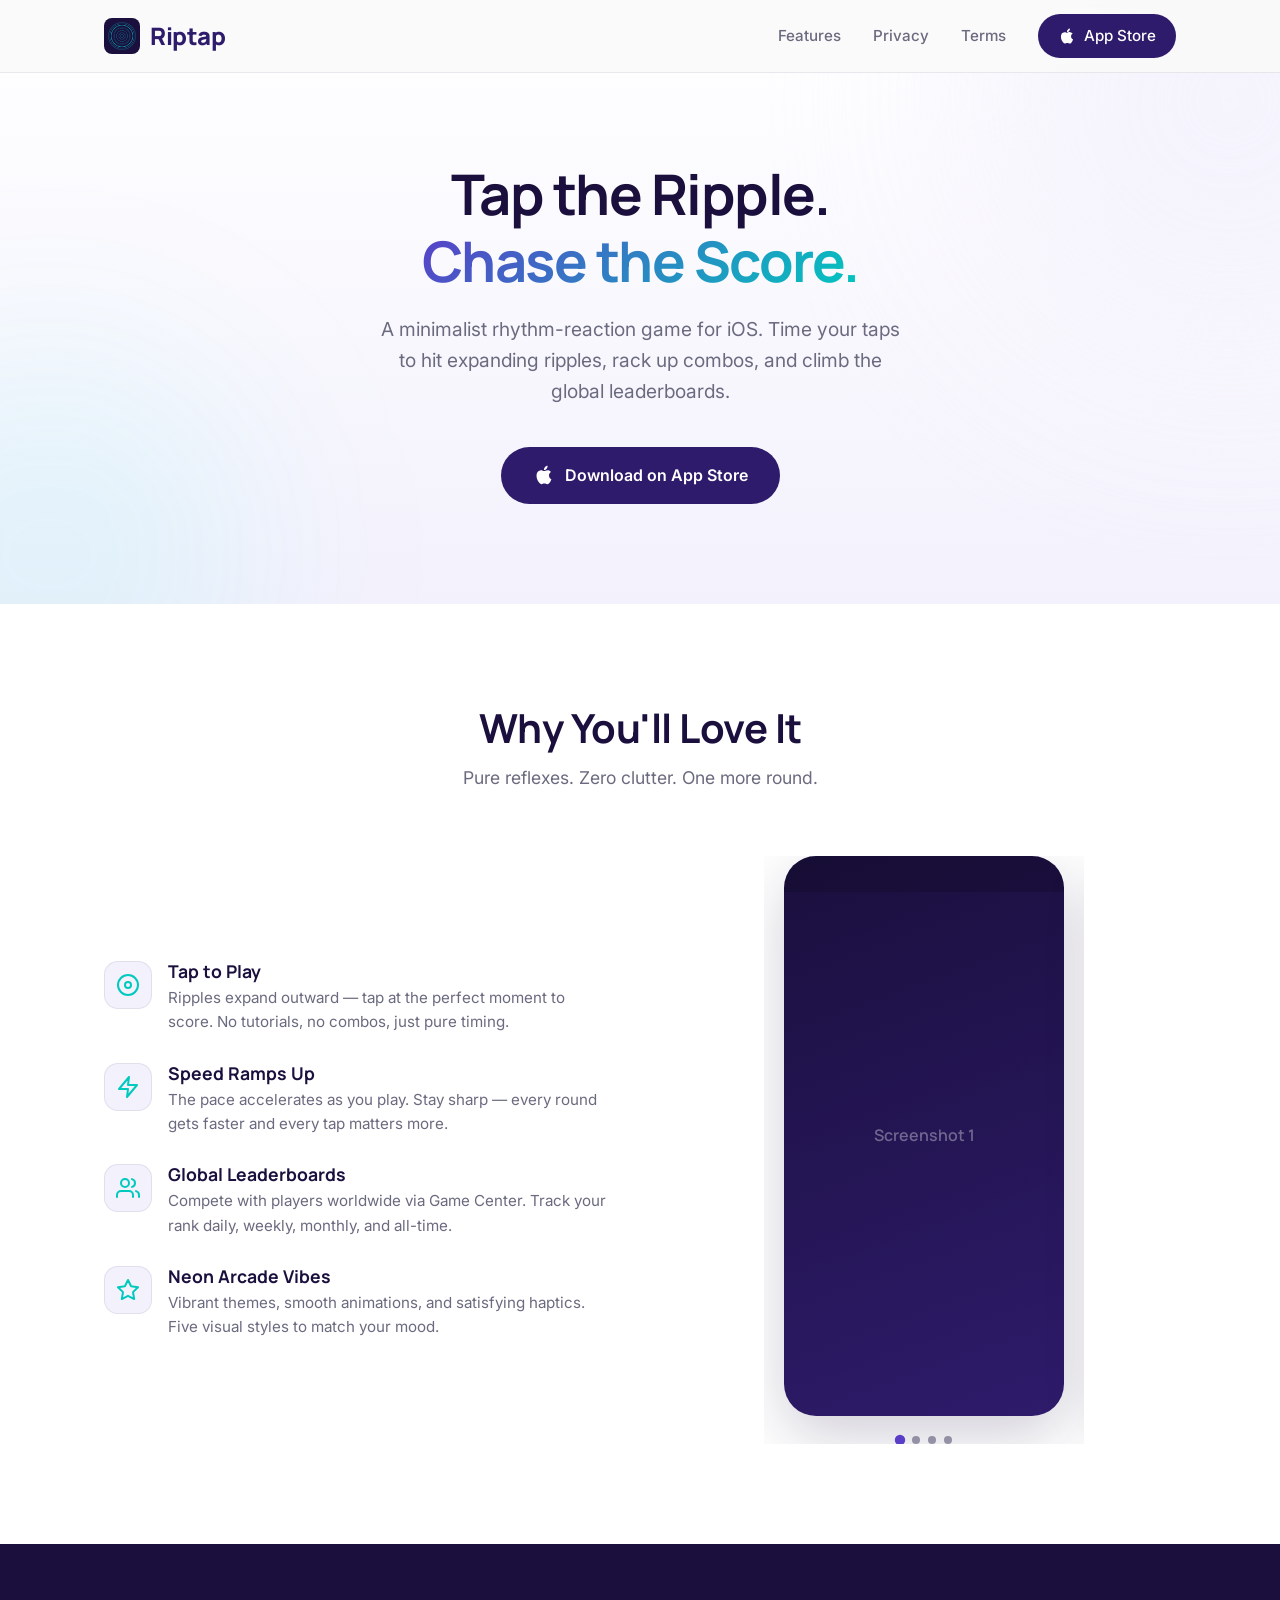
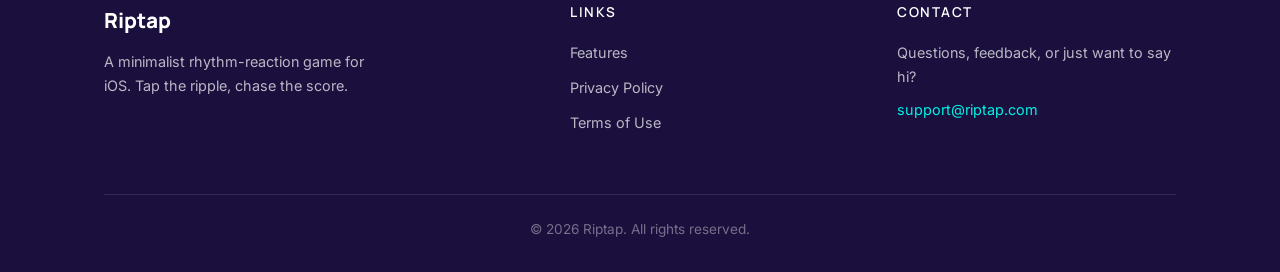
==== index.html @ 8c6361c9 "Initial Riptap website: landing page, privacy, terms Light-themed static site for riptap.com (GitHub" ====
<!DOCTYPE html>
<html lang="en">
<head>
  <meta charset="UTF-8">
  <meta name="viewport" content="width=device-width, initial-scale=1.0">
  <title>Riptap — Tap the Ripple. Chase the Score.</title>
  <meta name="description" content="Riptap is a minimalist rhythm-reaction game for iOS. Tap precisely timed ripples, climb the leaderboards, and see how you stack up.">
  <link rel="icon" type="image/png" href="images/app-icon.png">
  <link rel="apple-touch-icon" href="images/app-icon.png">
  <link rel="preconnect" href="https://fonts.googleapis.com">
  <link rel="preconnect" href="https://fonts.gstatic.com" crossorigin>
  <link href="https://fonts.googleapis.com/css2?family=Inter:wght@400;500;600&family=Manrope:wght@700;800&display=swap" rel="stylesheet">
  <link rel="stylesheet" href="css/style.css">
</head>
<body>

  <!-- Navigation -->
  <nav class="nav">
    <div class="container">
      <a href="index.html" class="nav-brand"><img src="images/app-icon.png" alt="Riptap logo">Riptap</a>
      <div class="nav-links">
        <a href="#showcase">Features</a>
        <a href="privacy.html">Privacy</a>
        <a href="terms.html">Terms</a>
        <a href="#" class="nav-cta">
          <svg viewBox="0 0 24 24" fill="currentColor"><path d="M18.71 19.5c-.83 1.24-1.71 2.45-3.05 2.47-1.34.03-1.77-.79-3.29-.79-1.53 0-2 .77-3.27.82-1.31.05-2.3-1.32-3.14-2.53C4.25 17 2.94 12.45 4.7 9.39c.87-1.52 2.43-2.48 4.12-2.51 1.28-.02 2.5.87 3.29.87.78 0 2.26-1.07 3.8-.91.65.03 2.47.26 3.64 1.98-.09.06-2.17 1.28-2.15 3.81.03 3.02 2.65 4.03 2.68 4.04-.03.07-.42 1.44-1.38 2.83M13 3.5c.73-.83 1.94-1.46 2.94-1.5.13 1.17-.34 2.35-1.04 3.19-.69.85-1.83 1.51-2.95 1.42-.15-1.15.41-2.35 1.05-3.11z"/></svg>
          App Store
        </a>
      </div>
      <button class="hamburger" aria-label="Toggle menu">
        <span></span>
        <span></span>
        <span></span>
      </button>
    </div>
  </nav>

  <!-- Mobile Menu -->
  <div class="mobile-menu">
    <a href="#showcase">Features</a>
    <a href="privacy.html">Privacy</a>
    <a href="terms.html">Terms</a>
    <a href="#" class="btn-primary">
      <svg viewBox="0 0 24 24" fill="currentColor" width="22" height="22"><path d="M18.71 19.5c-.83 1.24-1.71 2.45-3.05 2.47-1.34.03-1.77-.79-3.29-.79-1.53 0-2 .77-3.27.82-1.31.05-2.3-1.32-3.14-2.53C4.25 17 2.94 12.45 4.7 9.39c.87-1.52 2.43-2.48 4.12-2.51 1.28-.02 2.5.87 3.29.87.78 0 2.26-1.07 3.8-.91.65.03 2.47.26 3.64 1.98-.09.06-2.17 1.28-2.15 3.81.03 3.02 2.65 4.03 2.68 4.04-.03.07-.42 1.44-1.38 2.83M13 3.5c.73-.83 1.94-1.46 2.94-1.5.13 1.17-.34 2.35-1.04 3.19-.69.85-1.83 1.51-2.95 1.42-.15-1.15.41-2.35 1.05-3.11z"/></svg>
      Download on App Store
    </a>
  </div>

  <!-- Hero Section -->
  <section class="hero">
    <div class="orb orb-1"></div>
    <div class="orb orb-2"></div>
    <div class="container">
      <div class="hero-content">
        <h1>Tap the Ripple.<br><span class="accent">Chase the Score.</span></h1>
        <p>A minimalist rhythm-reaction game for iOS. Time your taps to hit expanding ripples, rack up combos, and climb the global leaderboards.</p>
        <div class="hero-buttons">
          <a href="#" class="btn-primary">
            <svg viewBox="0 0 24 24" fill="currentColor"><path d="M18.71 19.5c-.83 1.24-1.71 2.45-3.05 2.47-1.34.03-1.77-.79-3.29-.79-1.53 0-2 .77-3.27.82-1.31.05-2.3-1.32-3.14-2.53C4.25 17 2.94 12.45 4.7 9.39c.87-1.52 2.43-2.48 4.12-2.51 1.28-.02 2.5.87 3.29.87.78 0 2.26-1.07 3.8-.91.65.03 2.47.26 3.64 1.98-.09.06-2.17 1.28-2.15 3.81.03 3.02 2.65 4.03 2.68 4.04-.03.07-.42 1.44-1.38 2.83M13 3.5c.73-.83 1.94-1.46 2.94-1.5.13 1.17-.34 2.35-1.04 3.19-.69.85-1.83 1.51-2.95 1.42-.15-1.15.41-2.35 1.05-3.11z"/></svg>
            Download on App Store
          </a>
        </div>
      </div>
    </div>
  </section>

  <!-- Showcase Section (Features + Screenshots) -->
  <section class="showcase" id="showcase">
    <div class="container">
      <div class="section-header reveal">
        <h2>Why You'll Love It</h2>
        <p>Pure reflexes. Zero clutter. One more round.</p>
      </div>

      <!-- Row 1: Details left, screenshot right -->
      <div class="showcase-row reveal">
        <div class="showcase-details">
          <div class="showcase-item">
            <div class="showcase-icon">
              <svg width="24" height="24" viewBox="0 0 24 24" fill="none" stroke="currentColor" stroke-width="2" stroke-linecap="round" stroke-linejoin="round"><path d="M12 22c5.523 0 10-4.477 10-10S17.523 2 12 2 2 6.477 2 12s4.477 10 10 10z"/><circle cx="12" cy="12" r="3"/></svg>
            </div>
            <div>
              <h3>Tap to Play</h3>
              <p>Ripples expand outward — tap at the perfect moment to score. No tutorials, no combos, just pure timing.</p>
            </div>
          </div>
          <div class="showcase-item">
            <div class="showcase-icon">
              <svg width="24" height="24" viewBox="0 0 24 24" fill="none" stroke="currentColor" stroke-width="2" stroke-linecap="round" stroke-linejoin="round"><path d="M13 2L3 14h9l-1 8 10-12h-9l1-8z"/></svg>
            </div>
            <div>
              <h3>Speed Ramps Up</h3>
              <p>The pace accelerates as you play. Stay sharp — every round gets faster and every tap matters more.</p>
            </div>
          </div>
          <div class="showcase-item">
            <div class="showcase-icon">
              <svg width="24" height="24" viewBox="0 0 24 24" fill="none" stroke="currentColor" stroke-width="2" stroke-linecap="round" stroke-linejoin="round"><path d="M17 21v-2a4 4 0 0 0-4-4H5a4 4 0 0 0-4 4v2"/><circle cx="9" cy="7" r="4"/><path d="M23 21v-2a4 4 0 0 0-3-3.87"/><path d="M16 3.13a4 4 0 0 1 0 7.75"/></svg>
            </div>
            <div>
              <h3>Global Leaderboards</h3>
              <p>Compete with players worldwide via Game Center. Track your rank daily, weekly, monthly, and all-time.</p>
            </div>
          </div>
          <div class="showcase-item">
            <div class="showcase-icon">
              <svg width="24" height="24" viewBox="0 0 24 24" fill="none" stroke="currentColor" stroke-width="2" stroke-linecap="round" stroke-linejoin="round"><polygon points="12 2 15.09 8.26 22 9.27 17 14.14 18.18 21.02 12 17.77 5.82 21.02 7 14.14 2 9.27 8.91 8.26 12 2"/></svg>
            </div>
            <div>
              <h3>Neon Arcade Vibes</h3>
              <p>Vibrant themes, smooth animations, and satisfying haptics. Five visual styles to match your mood.</p>
            </div>
          </div>
        </div>
        <div class="showcase-screenshot">
          <div class="carousel">
            <div class="carousel-track">
              <div class="carousel-slide">
                <div class="screenshot-placeholder">Screenshot 1</div>
              </div>
              <div class="carousel-slide">
                <div class="screenshot-placeholder">Screenshot 2</div>
              </div>
              <div class="carousel-slide">
                <div class="screenshot-placeholder">Screenshot 3</div>
              </div>
              <div class="carousel-slide">
                <div class="screenshot-placeholder">Screenshot 4</div>
              </div>
            </div>
            <div class="carousel-dots">
              <button class="carousel-dot active" aria-label="Go to slide 1"></button>
              <button class="carousel-dot" aria-label="Go to slide 2"></button>
              <button class="carousel-dot" aria-label="Go to slide 3"></button>
              <button class="carousel-dot" aria-label="Go to slide 4"></button>
            </div>
          </div>
        </div>
      </div>
    </div>
  </section>

  <!-- Footer -->
  <footer class="footer">
    <div class="container">
      <div class="footer-grid">
        <div>
          <div class="footer-brand">Riptap</div>
          <p class="footer-desc">A minimalist rhythm-reaction game for iOS. Tap the ripple, chase the score.</p>
        </div>
        <div class="footer-col">
          <h4>Links</h4>
          <a href="#showcase">Features</a>
          <a href="privacy.html">Privacy Policy</a>
          <a href="terms.html">Terms of Use</a>
        </div>
        <div class="footer-col">
          <h4>Contact</h4>
          <p>Questions, feedback, or just want to say hi?</p>
          <a href="mailto:support@riptap.com" class="footer-email">support@riptap.com</a>
        </div>
      </div>
      <div class="footer-bottom">
        <span>&copy; 2026 Riptap. All rights reserved.</span>
      </div>
    </div>
  </footer>

  <script src="js/main.js"></script>
</body>
</html>
---- css/style.css ----
/* ============================================
   Riptap — Stylesheet
   Light theme with indigo/purple + neon cyan accents
   ============================================ */

:root {
  --bg: #FAFAFA;
  --bg-white: #FFFFFF;
  --bg-tint: #F3F1FC;           /* light purple tint for sections */
  --indigo: #1A0F3D;            /* dark indigo from app */
  --indigo-mid: #2E1B6B;        /* mid indigo */
  --purple: #5A3EC8;            /* vibrant purple */
  --cyan: #00F2E6;              /* neon cyan accent */
  --cyan-dark: #00C9BE;         /* slightly muted cyan */
  --text-primary: #1A1A2E;      /* near-black with purple tint */
  --text-secondary: #6B6B80;
  --text-muted: #9E9EB0;
  --border: rgba(26, 15, 61, 0.08);
  --radius: 12px;
  --radius-lg: 20px;
  --shadow: 0 2px 16px rgba(26, 15, 61, 0.06);
  --shadow-hover: 0 8px 32px rgba(26, 15, 61, 0.12);
  --transition: 0.3s ease;
}

/* --- Reset & Base --- */
*, *::before, *::after {
  margin: 0;
  padding: 0;
  box-sizing: border-box;
}

html {
  scroll-behavior: smooth;
  -webkit-text-size-adjust: 100%;
}

body {
  font-family: 'Inter', sans-serif;
  color: var(--text-primary);
  background: var(--bg);
  line-height: 1.6;
  overflow-x: hidden;
}

h1, h2, h3, h4 {
  font-family: 'Manrope', sans-serif;
  font-weight: 700;
  line-height: 1.2;
}

a {
  text-decoration: none;
  color: inherit;
}

img {
  max-width: 100%;
  display: block;
}

ul {
  list-style: none;
}

/* --- Container --- */
.container {
  width: 100%;
  max-width: 1120px;
  margin: 0 auto;
  padding: 0 24px;
}

/* --- Navigation --- */
.nav {
  position: fixed;
  top: 0;
  left: 0;
  right: 0;
  z-index: 1000;
  background: rgba(250, 250, 250, 0.9);
  backdrop-filter: blur(16px);
  -webkit-backdrop-filter: blur(16px);
  border-bottom: 1px solid var(--border);
}

.nav .container {
  display: flex;
  align-items: center;
  justify-content: space-between;
  height: 72px;
}

.nav-brand {
  display: flex;
  align-items: center;
  gap: 10px;
  font-family: 'Manrope', sans-serif;
  font-size: 1.5rem;
  font-weight: 800;
  color: var(--indigo-mid);
  letter-spacing: -0.5px;
}

.nav-brand img {
  width: 36px;
  height: 36px;
  border-radius: 8px;
}

.nav-links {
  display: flex;
  align-items: center;
  gap: 32px;
}

.nav-links a {
  font-size: 0.95rem;
  font-weight: 500;
  color: var(--text-secondary);
  transition: color var(--transition);
}

.nav-links a:hover {
  color: var(--indigo);
}

.nav-cta {
  display: inline-flex;
  align-items: center;
  gap: 8px;
  background: var(--indigo-mid);
  color: #FFFFFF !important;
  padding: 10px 20px;
  border-radius: 50px;
  font-size: 0.9rem;
  font-weight: 600;
  transition: background var(--transition), transform var(--transition), box-shadow var(--transition);
}

.nav-cta:hover {
  background: var(--purple);
  transform: translateY(-1px);
  box-shadow: 0 4px 16px rgba(90, 62, 200, 0.3);
}

.nav-cta svg {
  width: 18px;
  height: 18px;
}

/* Hamburger */
.hamburger {
  display: none;
  flex-direction: column;
  gap: 5px;
  background: none;
  border: none;
  cursor: pointer;
  padding: 4px;
}

.hamburger span {
  display: block;
  width: 24px;
  height: 2px;
  background: var(--indigo);
  border-radius: 2px;
  transition: transform var(--transition), opacity var(--transition);
}

.hamburger.active span:nth-child(1) {
  transform: translateY(7px) rotate(45deg);
}

.hamburger.active span:nth-child(2) {
  opacity: 0;
}

.hamburger.active span:nth-child(3) {
  transform: translateY(-7px) rotate(-45deg);
}

/* --- Hero Section --- */
.hero {
  position: relative;
  padding: 160px 0 100px;
  background: linear-gradient(180deg, var(--bg-white) 0%, var(--bg-tint) 100%);
  overflow: hidden;
}

.hero-content {
  text-align: center;
  max-width: 700px;
  margin: 0 auto;
  position: relative;
  z-index: 2;
}

.hero h1 {
  font-size: 3.5rem;
  letter-spacing: -1.5px;
  margin-bottom: 20px;
  color: var(--indigo);
}

.hero h1 .accent {
  background: linear-gradient(135deg, var(--purple) 0%, var(--cyan-dark) 100%);
  -webkit-background-clip: text;
  -webkit-text-fill-color: transparent;
  background-clip: text;
}

.hero p {
  font-size: 1.2rem;
  color: var(--text-secondary);
  max-width: 520px;
  margin: 0 auto 40px;
}

.hero-buttons {
  display: flex;
  justify-content: center;
  gap: 16px;
  flex-wrap: wrap;
}

.btn-primary {
  display: inline-flex;
  align-items: center;
  gap: 10px;
  background: var(--indigo-mid);
  color: #FFFFFF;
  padding: 16px 32px;
  border-radius: 50px;
  font-size: 1rem;
  font-weight: 600;
  transition: background var(--transition), transform var(--transition), box-shadow var(--transition);
  border: none;
  cursor: pointer;
}

.btn-primary:hover {
  background: var(--purple);
  transform: translateY(-2px);
  box-shadow: 0 8px 28px rgba(90, 62, 200, 0.35);
}

.btn-primary svg {
  width: 22px;
  height: 22px;
}

/* hero-app-icon removed — logo now in nav */

/* Background orbs */
.orb {
  position: absolute;
  border-radius: 50%;
  filter: blur(100px);
  pointer-events: none;
}

.orb-1 {
  width: 500px;
  height: 500px;
  background: var(--bg-tint);
  top: -150px;
  right: -200px;
  opacity: 0.8;
}

.orb-2 {
  width: 400px;
  height: 400px;
  background: rgba(0, 242, 230, 0.08);
  bottom: -150px;
  left: -150px;
  opacity: 1;
}

/* --- Showcase Section (Features + Screenshots merged) --- */
.showcase {
  padding: 100px 0;
  background: var(--bg-white);
}

.showcase .section-header {
  text-align: center;
  margin-bottom: 64px;
}

.showcase .section-header h2 {
  font-size: 2.5rem;
  letter-spacing: -0.5px;
  margin-bottom: 12px;
  color: var(--indigo);
}

.showcase .section-header p {
  font-size: 1.1rem;
  color: var(--text-secondary);
  max-width: 500px;
  margin: 0 auto;
}

.showcase-row {
  display: grid;
  grid-template-columns: 1fr 1fr;
  gap: 64px;
  align-items: center;
}

.showcase-row.reverse {
  direction: rtl;
}

.showcase-row.reverse > * {
  direction: ltr;
}

.showcase-details {
  display: flex;
  flex-direction: column;
  gap: 28px;
}

.showcase-item {
  display: flex;
  gap: 16px;
  align-items: flex-start;
}

.showcase-icon {
  flex-shrink: 0;
  width: 48px;
  height: 48px;
  background: var(--bg-tint);
  border: 1px solid var(--border);
  border-radius: 14px;
  display: flex;
  align-items: center;
  justify-content: center;
  color: var(--cyan-dark);
}

.showcase-item h3 {
  font-size: 1.1rem;
  margin-bottom: 4px;
  color: var(--indigo);
}

.showcase-item p {
  font-size: 0.95rem;
  color: var(--text-secondary);
  line-height: 1.6;
}

.showcase-screenshot {
  display: flex;
  justify-content: center;
}

.screenshot-placeholder {
  width: 280px;
  height: 560px;
  background: linear-gradient(160deg, var(--indigo), #2E1B6B);
  border-radius: 32px;
  display: flex;
  align-items: center;
  justify-content: center;
  color: rgba(255, 255, 255, 0.35);
  font-family: 'Manrope', sans-serif;
  font-size: 1rem;
  font-weight: 600;
  box-shadow: 0 20px 60px rgba(26, 15, 61, 0.2);
  position: relative;
  overflow: hidden;
}

.screenshot-placeholder::before {
  content: '';
  position: absolute;
  top: 0;
  left: 0;
  right: 0;
  height: 36px;
  background: rgba(0, 0, 0, 0.15);
  border-radius: 32px 32px 0 0;
}

/* Carousel within showcase */
.carousel {
  position: relative;
  width: 320px;
  overflow: hidden;
}

.carousel-track {
  display: flex;
  transition: transform 0.5s ease;
}

.carousel-slide {
  flex: 0 0 100%;
  display: flex;
  justify-content: center;
}

.carousel-dots {
  display: flex;
  justify-content: center;
  gap: 8px;
  margin-top: 20px;
}

.carousel-dot {
  width: 8px;
  height: 8px;
  border-radius: 50%;
  background: var(--text-muted);
  border: none;
  cursor: pointer;
  transition: background var(--transition), transform var(--transition);
  padding: 0;
}

.carousel-dot.active {
  background: var(--purple);
  transform: scale(1.3);
}

/* --- Footer --- */
.footer {
  padding: 60px 0 32px;
  background: var(--indigo);
  color: rgba(255, 255, 255, 0.7);
}

.footer-grid {
  display: grid;
  grid-template-columns: 1.5fr 1fr 1fr;
  gap: 48px;
  margin-bottom: 48px;
}

.footer-brand {
  font-family: 'Manrope', sans-serif;
  font-size: 1.3rem;
  font-weight: 800;
  color: #FFFFFF;
  margin-bottom: 12px;
}

.footer-desc {
  font-size: 0.9rem;
  max-width: 280px;
  line-height: 1.7;
}

.footer-col h4 {
  color: #FFFFFF;
  font-size: 0.85rem;
  margin-bottom: 20px;
  text-transform: uppercase;
  letter-spacing: 1.5px;
  font-weight: 600;
}

.footer-col a {
  display: block;
  font-size: 0.9rem;
  margin-bottom: 12px;
  transition: color var(--transition);
}

.footer-col a:hover {
  color: var(--cyan);
}

.footer-col p {
  font-size: 0.9rem;
  margin-bottom: 8px;
  line-height: 1.7;
}

.footer-email {
  color: var(--cyan) !important;
  transition: opacity var(--transition);
}

.footer-email:hover {
  opacity: 0.8;
}

.footer-bottom {
  border-top: 1px solid rgba(255, 255, 255, 0.1);
  padding-top: 24px;
  text-align: center;
  font-size: 0.85rem;
  color: rgba(255, 255, 255, 0.4);
}

/* --- Legal Pages (Privacy, Terms) --- */
.legal-page {
  padding: 120px 0 80px;
  min-height: 100vh;
  background: var(--bg-white);
}

.legal-page .container {
  max-width: 760px;
}

.legal-page h1 {
  font-size: 2.5rem;
  margin-bottom: 8px;
  color: var(--indigo);
}

.legal-page .legal-updated {
  color: var(--text-muted);
  font-size: 0.95rem;
  margin-bottom: 40px;
}

.legal-page h2 {
  font-size: 1.4rem;
  margin-top: 36px;
  margin-bottom: 12px;
  color: var(--indigo);
}

.legal-page p,
.legal-page li {
  font-size: 1rem;
  line-height: 1.75;
  color: var(--text-secondary);
  margin-bottom: 12px;
}

.legal-page ul {
  list-style: disc;
  padding-left: 24px;
  margin-bottom: 16px;
}

.legal-page ul li::marker {
  color: var(--purple);
}

.legal-page a {
  color: var(--purple);
  text-decoration: underline;
  text-decoration-color: rgba(90, 62, 200, 0.3);
  text-underline-offset: 3px;
}

.legal-page a:hover {
  text-decoration-color: var(--purple);
}

/* --- Scroll Reveal Animation --- */
.reveal {
  opacity: 0;
  transform: translateY(30px);
  transition: opacity 0.6s ease, transform 0.6s ease;
}

.reveal.visible {
  opacity: 1;
  transform: translateY(0);
}

/* --- Mobile Menu --- */
.mobile-menu {
  display: none;
  position: fixed;
  top: 72px;
  left: 0;
  right: 0;
  bottom: 0;
  background: rgba(250, 250, 250, 0.97);
  backdrop-filter: blur(16px);
  -webkit-backdrop-filter: blur(16px);
  z-index: 999;
  flex-direction: column;
  align-items: center;
  justify-content: center;
  gap: 32px;
}

.mobile-menu.open {
  display: flex;
}

.mobile-menu a {
  font-family: 'Manrope', sans-serif;
  font-size: 1.5rem;
  font-weight: 600;
  color: var(--indigo);
  transition: color var(--transition);
}

.mobile-menu a:hover {
  color: var(--purple);
}

/* --- Responsive --- */

@media (max-width: 768px) {
  .nav-links {
    display: none;
  }

  .hamburger {
    display: flex;
  }

  .hero {
    padding: 130px 0 80px;
  }

  .hero h1 {
    font-size: 2.5rem;
  }

  .hero p {
    font-size: 1.05rem;
  }

  .showcase .section-header h2 {
    font-size: 2rem;
  }

  .showcase-row {
    grid-template-columns: 1fr;
    gap: 48px;
  }

  .showcase-row.reverse {
    direction: ltr;
  }

  .showcase-screenshot {
    order: -1;
  }

  .carousel {
    margin: 0 auto;
  }

  .footer-grid {
    grid-template-columns: 1fr;
    gap: 32px;
  }

  .footer-bottom {
    text-align: center;
  }

  .screenshot-placeholder {
    width: 240px;
    height: 480px;
  }

  .carousel {
    width: 280px;
  }

  .legal-page h1 {
    font-size: 2rem;
  }
}

@media (max-width: 480px) {
  .hero h1 {
    font-size: 2rem;
  }

  .hero p {
    font-size: 0.95rem;
  }

  .showcase .section-header h2 {
    font-size: 1.75rem;
  }

  .screenshot-placeholder {
    width: 200px;
    height: 400px;
  }

  .carousel {
    width: 240px;
  }
}
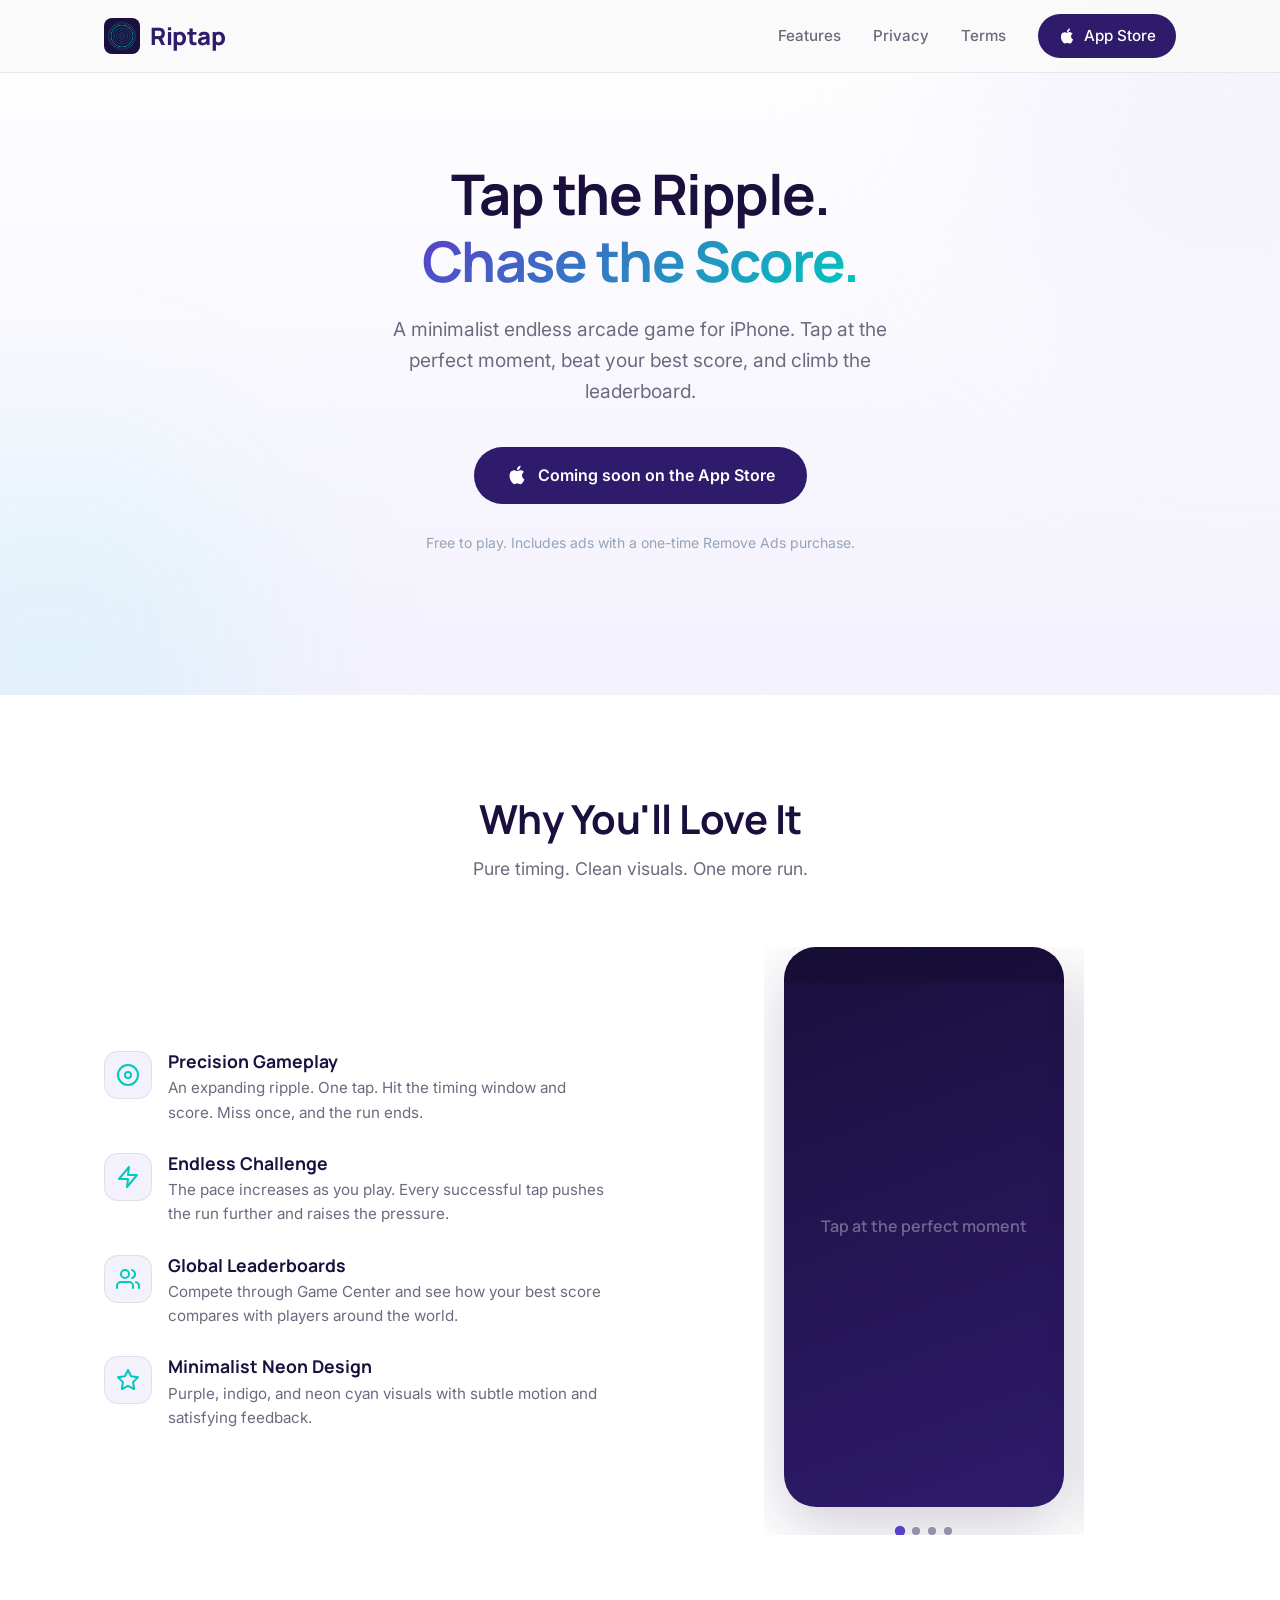
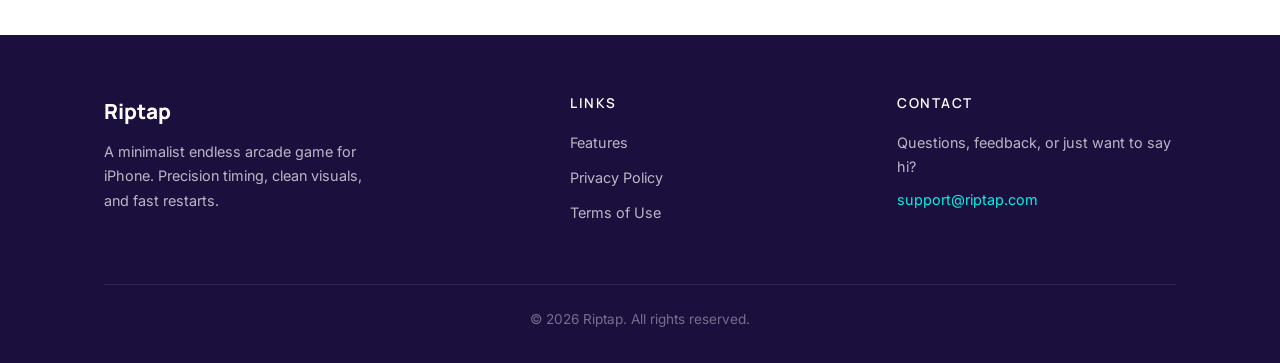
==== commit eeb3dedc: "Update website copy for accuracy and pre-launch readiness - Reframe game as "endless arcade" instead" ====
--- a/index.html
+++ b/index.html
@@ -4,7 +4,7 @@
   <meta charset="UTF-8">
   <meta name="viewport" content="width=device-width, initial-scale=1.0">
   <title>Riptap — Tap the Ripple. Chase the Score.</title>
-  <meta name="description" content="Riptap is a minimalist rhythm-reaction game for iOS. Tap precisely timed ripples, climb the leaderboards, and see how you stack up.">
+  <meta name="description" content="Riptap is a minimalist endless arcade game for iPhone. Tap at the perfect moment, beat your best score, and climb the leaderboard.">
   <link rel="icon" type="image/png" href="images/app-icon.png">
   <link rel="apple-touch-icon" href="images/app-icon.png">
   <link rel="preconnect" href="https://fonts.googleapis.com">
@@ -42,7 +42,7 @@
     <a href="terms.html">Terms</a>
     <a href="#" class="btn-primary">
       <svg viewBox="0 0 24 24" fill="currentColor" width="22" height="22"><path d="M18.71 19.5c-.83 1.24-1.71 2.45-3.05 2.47-1.34.03-1.77-.79-3.29-.79-1.53 0-2 .77-3.27.82-1.31.05-2.3-1.32-3.14-2.53C4.25 17 2.94 12.45 4.7 9.39c.87-1.52 2.43-2.48 4.12-2.51 1.28-.02 2.5.87 3.29.87.78 0 2.26-1.07 3.8-.91.65.03 2.47.26 3.64 1.98-.09.06-2.17 1.28-2.15 3.81.03 3.02 2.65 4.03 2.68 4.04-.03.07-.42 1.44-1.38 2.83M13 3.5c.73-.83 1.94-1.46 2.94-1.5.13 1.17-.34 2.35-1.04 3.19-.69.85-1.83 1.51-2.95 1.42-.15-1.15.41-2.35 1.05-3.11z"/></svg>
-      Download on App Store
+      Coming soon on the App Store
     </a>
   </div>
 
@@ -53,12 +53,13 @@
     <div class="container">
       <div class="hero-content">
         <h1>Tap the Ripple.<br><span class="accent">Chase the Score.</span></h1>
-        <p>A minimalist rhythm-reaction game for iOS. Time your taps to hit expanding ripples, rack up combos, and climb the global leaderboards.</p>
+        <p>A minimalist endless arcade game for iPhone. Tap at the perfect moment, beat your best score, and climb the leaderboard.</p>
         <div class="hero-buttons">
           <a href="#" class="btn-primary">
             <svg viewBox="0 0 24 24" fill="currentColor"><path d="M18.71 19.5c-.83 1.24-1.71 2.45-3.05 2.47-1.34.03-1.77-.79-3.29-.79-1.53 0-2 .77-3.27.82-1.31.05-2.3-1.32-3.14-2.53C4.25 17 2.94 12.45 4.7 9.39c.87-1.52 2.43-2.48 4.12-2.51 1.28-.02 2.5.87 3.29.87.78 0 2.26-1.07 3.8-.91.65.03 2.47.26 3.64 1.98-.09.06-2.17 1.28-2.15 3.81.03 3.02 2.65 4.03 2.68 4.04-.03.07-.42 1.44-1.38 2.83M13 3.5c.73-.83 1.94-1.46 2.94-1.5.13 1.17-.34 2.35-1.04 3.19-.69.85-1.83 1.51-2.95 1.42-.15-1.15.41-2.35 1.05-3.11z"/></svg>
-            Download on App Store
+            Coming soon on the App Store
           </a>
+          <p style="margin-top: 12px; font-size: 14px; color: #94a3b8;">Free to play. Includes ads with a one-time Remove Ads purchase.</p>
         </div>
       </div>
     </div>
@@ -69,7 +70,7 @@
     <div class="container">
       <div class="section-header reveal">
         <h2>Why You'll Love It</h2>
-        <p>Pure reflexes. Zero clutter. One more round.</p>
+        <p>Pure timing. Clean visuals. One more run.</p>
       </div>
 
       <!-- Row 1: Details left, screenshot right -->
@@ -80,8 +81,8 @@
               <svg width="24" height="24" viewBox="0 0 24 24" fill="none" stroke="currentColor" stroke-width="2" stroke-linecap="round" stroke-linejoin="round"><path d="M12 22c5.523 0 10-4.477 10-10S17.523 2 12 2 2 6.477 2 12s4.477 10 10 10z"/><circle cx="12" cy="12" r="3"/></svg>
             </div>
             <div>
-              <h3>Tap to Play</h3>
-              <p>Ripples expand outward — tap at the perfect moment to score. No tutorials, no combos, just pure timing.</p>
+              <h3>Precision Gameplay</h3>
+              <p>An expanding ripple. One tap. Hit the timing window and score. Miss once, and the run ends.</p>
             </div>
           </div>
           <div class="showcase-item">
@@ -89,8 +90,8 @@
               <svg width="24" height="24" viewBox="0 0 24 24" fill="none" stroke="currentColor" stroke-width="2" stroke-linecap="round" stroke-linejoin="round"><path d="M13 2L3 14h9l-1 8 10-12h-9l1-8z"/></svg>
             </div>
             <div>
-              <h3>Speed Ramps Up</h3>
-              <p>The pace accelerates as you play. Stay sharp — every round gets faster and every tap matters more.</p>
+              <h3>Endless Challenge</h3>
+              <p>The pace increases as you play. Every successful tap pushes the run further and raises the pressure.</p>
             </div>
           </div>
           <div class="showcase-item">
@@ -99,7 +100,7 @@
             </div>
             <div>
               <h3>Global Leaderboards</h3>
-              <p>Compete with players worldwide via Game Center. Track your rank daily, weekly, monthly, and all-time.</p>
+              <p>Compete through Game Center and see how your best score compares with players around the world.</p>
             </div>
           </div>
           <div class="showcase-item">
@@ -107,8 +108,8 @@
               <svg width="24" height="24" viewBox="0 0 24 24" fill="none" stroke="currentColor" stroke-width="2" stroke-linecap="round" stroke-linejoin="round"><polygon points="12 2 15.09 8.26 22 9.27 17 14.14 18.18 21.02 12 17.77 5.82 21.02 7 14.14 2 9.27 8.91 8.26 12 2"/></svg>
             </div>
             <div>
-              <h3>Neon Arcade Vibes</h3>
-              <p>Vibrant themes, smooth animations, and satisfying haptics. Five visual styles to match your mood.</p>
+              <h3>Minimalist Neon Design</h3>
+              <p>Purple, indigo, and neon cyan visuals with subtle motion and satisfying feedback.</p>
             </div>
           </div>
         </div>
@@ -116,16 +117,16 @@
           <div class="carousel">
             <div class="carousel-track">
               <div class="carousel-slide">
-                <div class="screenshot-placeholder">Screenshot 1</div>
+                <div class="screenshot-placeholder">Tap at the perfect moment</div>
               </div>
               <div class="carousel-slide">
-                <div class="screenshot-placeholder">Screenshot 2</div>
+                <div class="screenshot-placeholder">Endless arcade pressure</div>
               </div>
               <div class="carousel-slide">
-                <div class="screenshot-placeholder">Screenshot 3</div>
+                <div class="screenshot-placeholder">Beat your best score</div>
               </div>
               <div class="carousel-slide">
-                <div class="screenshot-placeholder">Screenshot 4</div>
+                <div class="screenshot-placeholder">Compete on the leaderboard</div>
               </div>
             </div>
             <div class="carousel-dots">
@@ -146,7 +147,7 @@
       <div class="footer-grid">
         <div>
           <div class="footer-brand">Riptap</div>
-          <p class="footer-desc">A minimalist rhythm-reaction game for iOS. Tap the ripple, chase the score.</p>
+          <p class="footer-desc">A minimalist endless arcade game for iPhone. Precision timing, clean visuals, and fast restarts.</p>
         </div>
         <div class="footer-col">
           <h4>Links</h4>
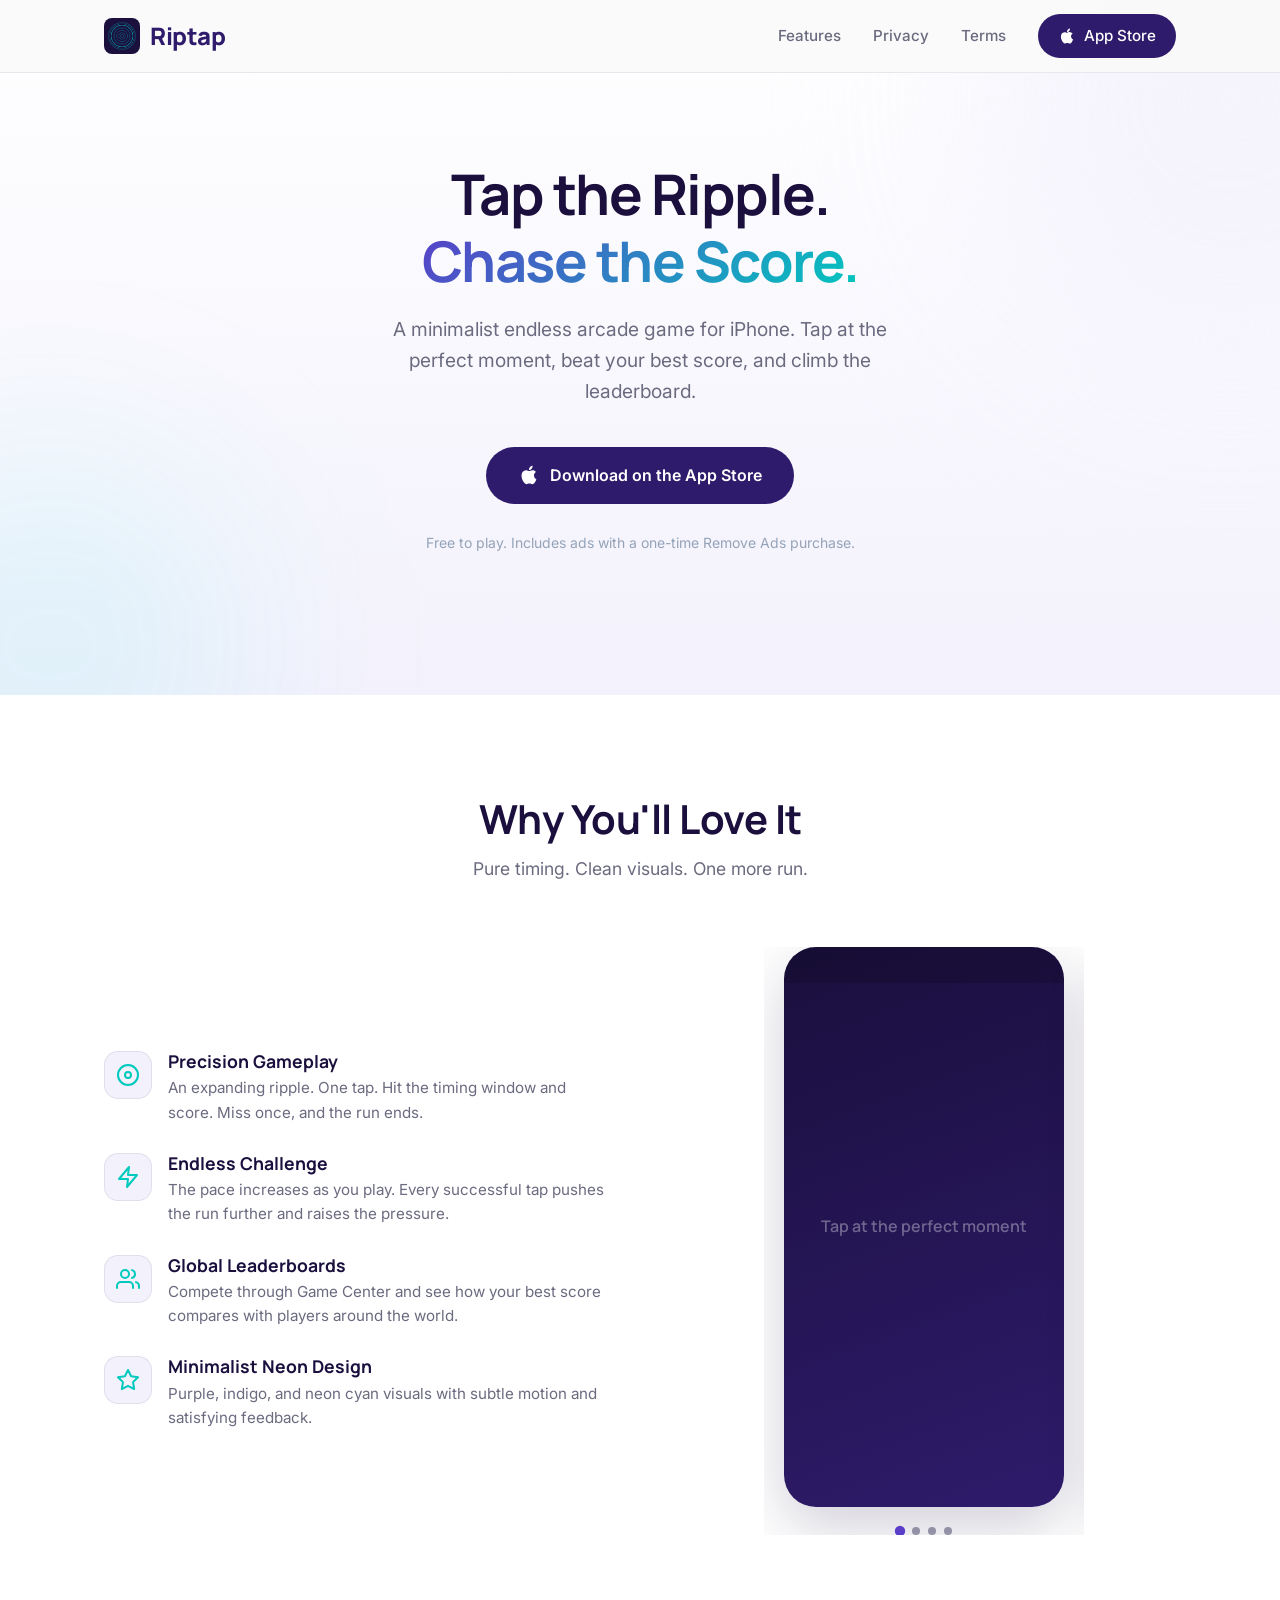
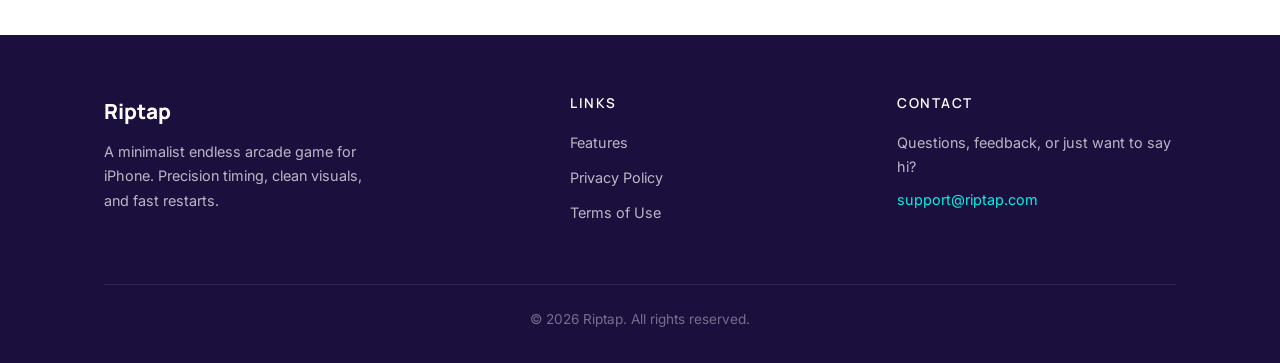
==== commit d7c8e49d: "Add app-ads.txt and update App Store links for launch Add Google AdMob app-ads.txt file and replace " ====
--- a/index.html
+++ b/index.html
@@ -22,7 +22,7 @@
         <a href="#showcase">Features</a>
         <a href="privacy.html">Privacy</a>
         <a href="terms.html">Terms</a>
-        <a href="#" class="nav-cta">
+        <a href="https://apps.apple.com/us/app/riptap/id6760952295" class="nav-cta">
           <svg viewBox="0 0 24 24" fill="currentColor"><path d="M18.71 19.5c-.83 1.24-1.71 2.45-3.05 2.47-1.34.03-1.77-.79-3.29-.79-1.53 0-2 .77-3.27.82-1.31.05-2.3-1.32-3.14-2.53C4.25 17 2.94 12.45 4.7 9.39c.87-1.52 2.43-2.48 4.12-2.51 1.28-.02 2.5.87 3.29.87.78 0 2.26-1.07 3.8-.91.65.03 2.47.26 3.64 1.98-.09.06-2.17 1.28-2.15 3.81.03 3.02 2.65 4.03 2.68 4.04-.03.07-.42 1.44-1.38 2.83M13 3.5c.73-.83 1.94-1.46 2.94-1.5.13 1.17-.34 2.35-1.04 3.19-.69.85-1.83 1.51-2.95 1.42-.15-1.15.41-2.35 1.05-3.11z"/></svg>
           App Store
         </a>
@@ -40,9 +40,9 @@
     <a href="#showcase">Features</a>
     <a href="privacy.html">Privacy</a>
     <a href="terms.html">Terms</a>
-    <a href="#" class="btn-primary">
+    <a href="https://apps.apple.com/us/app/riptap/id6760952295" class="btn-primary">
       <svg viewBox="0 0 24 24" fill="currentColor" width="22" height="22"><path d="M18.71 19.5c-.83 1.24-1.71 2.45-3.05 2.47-1.34.03-1.77-.79-3.29-.79-1.53 0-2 .77-3.27.82-1.31.05-2.3-1.32-3.14-2.53C4.25 17 2.94 12.45 4.7 9.39c.87-1.52 2.43-2.48 4.12-2.51 1.28-.02 2.5.87 3.29.87.78 0 2.26-1.07 3.8-.91.65.03 2.47.26 3.64 1.98-.09.06-2.17 1.28-2.15 3.81.03 3.02 2.65 4.03 2.68 4.04-.03.07-.42 1.44-1.38 2.83M13 3.5c.73-.83 1.94-1.46 2.94-1.5.13 1.17-.34 2.35-1.04 3.19-.69.85-1.83 1.51-2.95 1.42-.15-1.15.41-2.35 1.05-3.11z"/></svg>
-      Coming soon on the App Store
+      Download on the App Store
     </a>
   </div>
 
@@ -55,9 +55,9 @@
         <h1>Tap the Ripple.<br><span class="accent">Chase the Score.</span></h1>
         <p>A minimalist endless arcade game for iPhone. Tap at the perfect moment, beat your best score, and climb the leaderboard.</p>
         <div class="hero-buttons">
-          <a href="#" class="btn-primary">
+          <a href="https://apps.apple.com/us/app/riptap/id6760952295" class="btn-primary">
             <svg viewBox="0 0 24 24" fill="currentColor"><path d="M18.71 19.5c-.83 1.24-1.71 2.45-3.05 2.47-1.34.03-1.77-.79-3.29-.79-1.53 0-2 .77-3.27.82-1.31.05-2.3-1.32-3.14-2.53C4.25 17 2.94 12.45 4.7 9.39c.87-1.52 2.43-2.48 4.12-2.51 1.28-.02 2.5.87 3.29.87.78 0 2.26-1.07 3.8-.91.65.03 2.47.26 3.64 1.98-.09.06-2.17 1.28-2.15 3.81.03 3.02 2.65 4.03 2.68 4.04-.03.07-.42 1.44-1.38 2.83M13 3.5c.73-.83 1.94-1.46 2.94-1.5.13 1.17-.34 2.35-1.04 3.19-.69.85-1.83 1.51-2.95 1.42-.15-1.15.41-2.35 1.05-3.11z"/></svg>
-            Coming soon on the App Store
+            Download on the App Store
           </a>
           <p style="margin-top: 12px; font-size: 14px; color: #94a3b8;">Free to play. Includes ads with a one-time Remove Ads purchase.</p>
         </div>
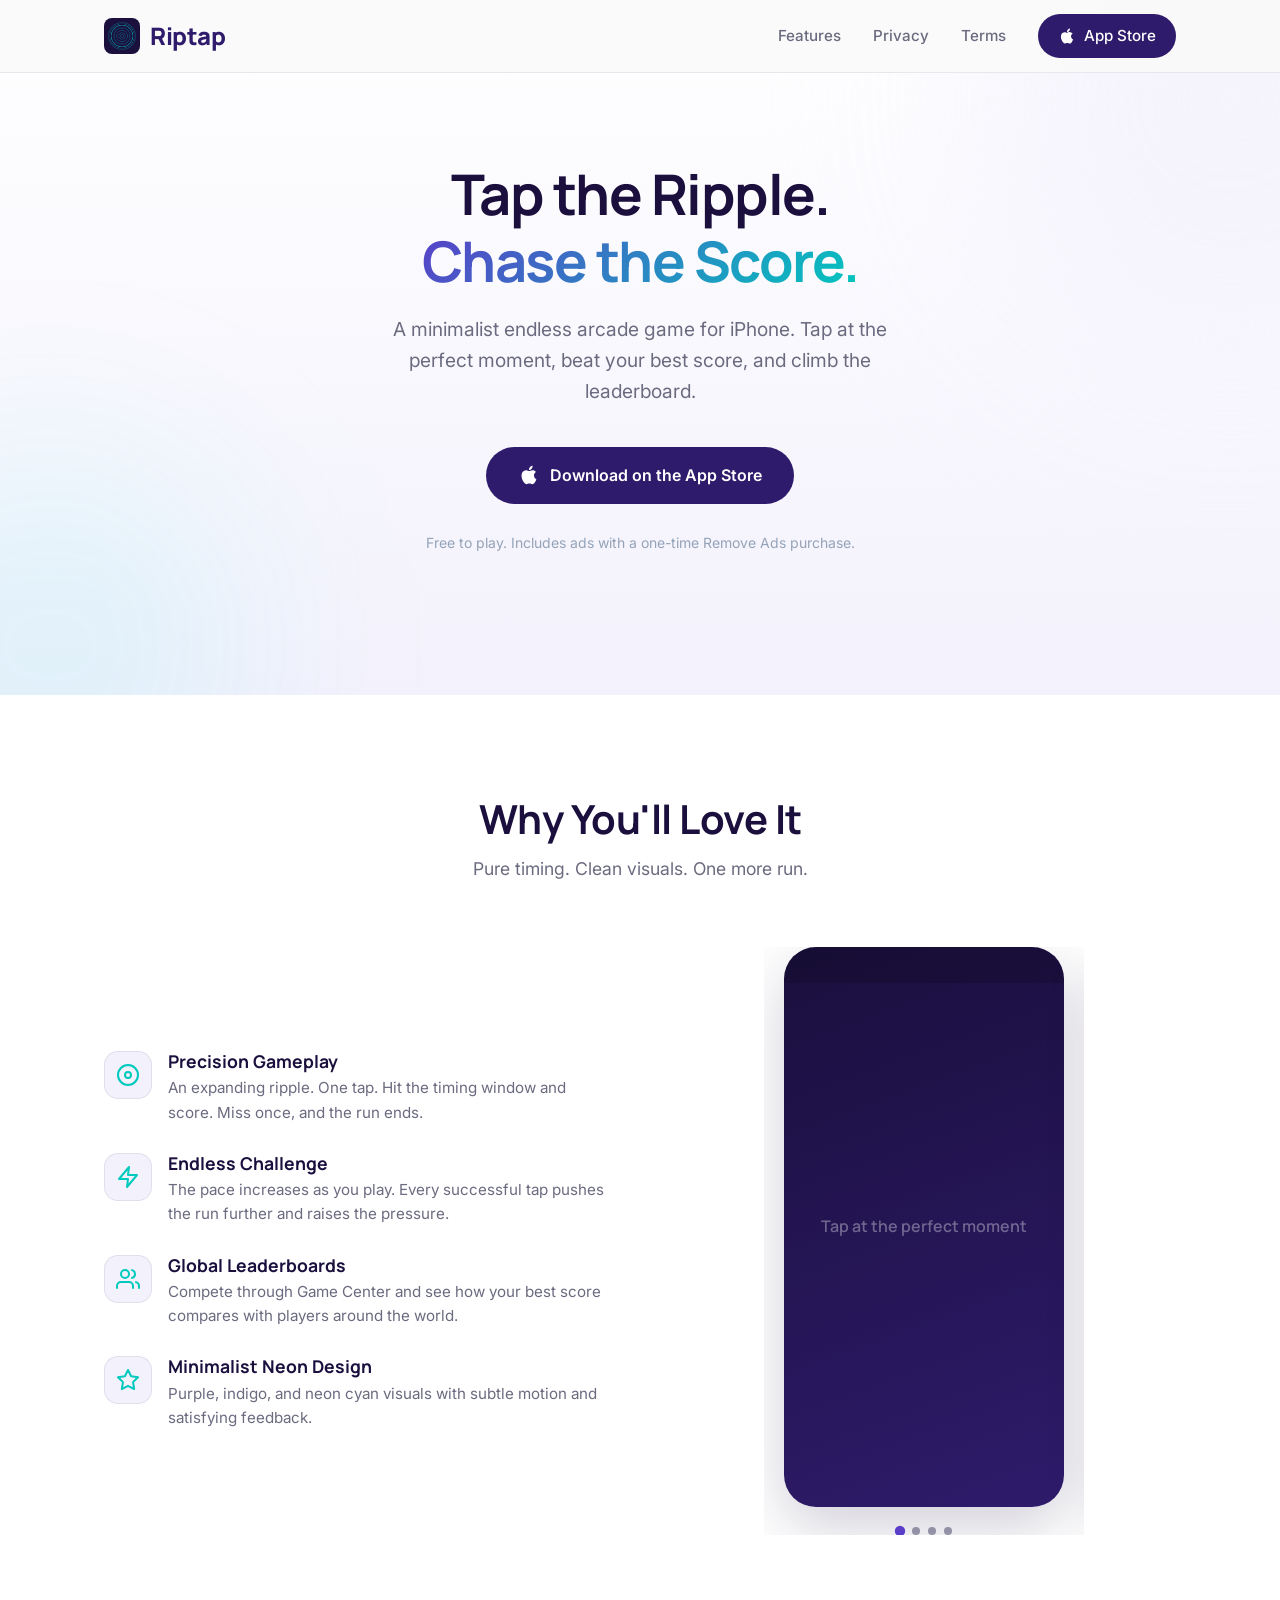
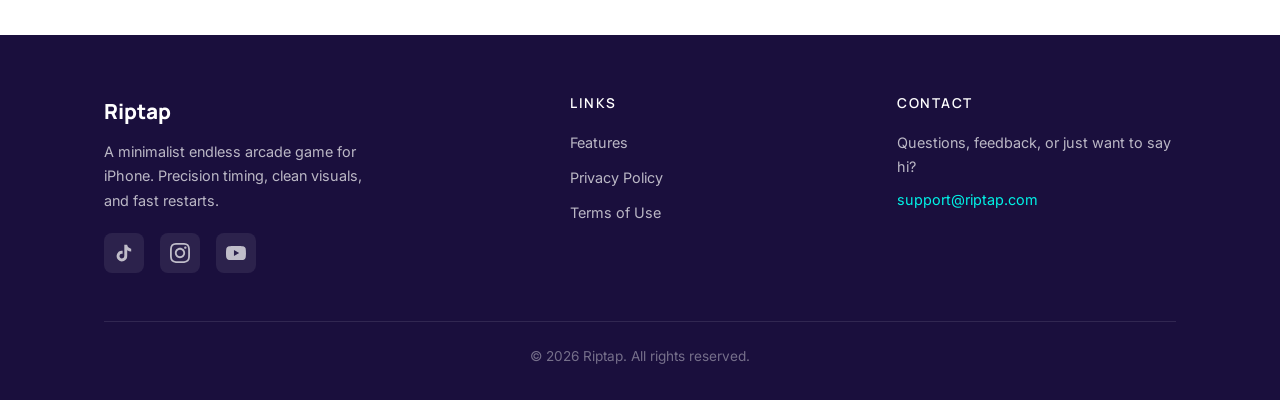
==== commit 53051403: "Add social media links to footer Add TikTok, Instagram, and YouTube icons with links to the footer a" ====
--- a/index.html
+++ b/index.html
@@ -148,6 +148,23 @@
         <div>
           <div class="footer-brand">Riptap</div>
           <p class="footer-desc">A minimalist endless arcade game for iPhone. Precision timing, clean visuals, and fast restarts.</p>
+          <div class="footer-social">
+            <a href="https://www.tiktok.com/@riptapgame" target="_blank" rel="noopener noreferrer" aria-label="TikTok">
+              <svg width="20" height="20" viewBox="0 0 24 24" fill="currentColor">
+                <path d="M19.59 6.69a4.83 4.83 0 0 1-3.77-4.25V2h-3.45v13.67a2.89 2.89 0 0 1-5.2 1.74 2.89 2.89 0 0 1 2.31-4.64 2.93 2.93 0 0 1 .88.13V9.4a6.84 6.84 0 0 0-1-.05A6.33 6.33 0 0 0 5 20.1a6.34 6.34 0 0 0 10.86-4.43v-7a8.16 8.16 0 0 0 4.77 1.52v-3.4a4.85 4.85 0 0 1-1-.1z"/>
+              </svg>
+            </a>
+            <a href="https://www.instagram.com/riptapgame/" target="_blank" rel="noopener noreferrer" aria-label="Instagram">
+              <svg width="20" height="20" viewBox="0 0 24 24" fill="currentColor">
+                <path d="M12 2.163c3.204 0 3.584.012 4.85.07 3.252.148 4.771 1.691 4.919 4.919.058 1.265.069 1.645.069 4.849 0 3.205-.012 3.584-.069 4.849-.149 3.225-1.664 4.771-4.919 4.919-1.266.058-1.644.07-4.85.07-3.204 0-3.584-.012-4.849-.07-3.26-.149-4.771-1.699-4.919-4.92-.058-1.265-.07-1.644-.07-4.849 0-3.204.013-3.583.07-4.849.149-3.227 1.664-4.771 4.919-4.919 1.266-.057 1.645-.069 4.849-.069zm0-2.163c-3.259 0-3.667.014-4.947.072-4.358.2-6.78 2.618-6.98 6.98-.059 1.281-.073 1.689-.073 4.948 0 3.259.014 3.668.072 4.948.2 4.358 2.618 6.78 6.98 6.98 1.281.058 1.689.072 4.948.072 3.259 0 3.668-.014 4.948-.072 4.354-.2 6.782-2.618 6.979-6.98.059-1.28.073-1.689.073-4.948 0-3.259-.014-3.667-.072-4.947-.196-4.354-2.617-6.78-6.979-6.98-1.281-.059-1.69-.073-4.949-.073zm0 5.838c-3.403 0-6.162 2.759-6.162 6.162s2.759 6.163 6.162 6.163 6.162-2.759 6.162-6.163c0-3.403-2.759-6.162-6.162-6.162zm0 10.162c-2.209 0-4-1.79-4-4 0-2.209 1.791-4 4-4s4 1.791 4 4c0 2.21-1.791 4-4 4zm6.406-11.845c-.796 0-1.441.645-1.441 1.44s.645 1.44 1.441 1.44c.795 0 1.439-.645 1.439-1.44s-.644-1.44-1.439-1.44z"/>
+              </svg>
+            </a>
+            <a href="https://www.youtube.com/@riptapgame" target="_blank" rel="noopener noreferrer" aria-label="YouTube">
+              <svg width="20" height="20" viewBox="0 0 24 24" fill="currentColor">
+                <path d="M23.498 6.186a3.016 3.016 0 0 0-2.122-2.136C19.505 3.545 12 3.545 12 3.545s-7.505 0-9.377.505A3.017 3.017 0 0 0 .502 6.186C0 8.07 0 12 0 12s0 3.93.502 5.814a3.016 3.016 0 0 0 2.122 2.136c1.871.505 9.376.505 9.376.505s7.505 0 9.377-.505a3.015 3.015 0 0 0 2.122-2.136C24 15.93 24 12 24 12s0-3.93-.502-5.814zM9.545 15.568V8.432L15.818 12l-6.273 3.568z"/>
+              </svg>
+            </a>
+          </div>
         </div>
         <div class="footer-col">
           <h4>Links</h4>
--- a/css/style.css
+++ b/css/style.css
@@ -493,6 +493,30 @@
   opacity: 0.8;
 }
 
+.footer-social {
+  display: flex;
+  gap: 16px;
+  margin-top: 20px;
+}
+
+.footer-social a {
+  display: flex;
+  align-items: center;
+  justify-content: center;
+  width: 40px;
+  height: 40px;
+  background: rgba(255, 255, 255, 0.08);
+  border-radius: 8px;
+  color: rgba(255, 255, 255, 0.7);
+  transition: background var(--transition), color var(--transition), transform var(--transition);
+}
+
+.footer-social a:hover {
+  background: rgba(0, 242, 230, 0.15);
+  color: var(--cyan);
+  transform: translateY(-2px);
+}
+
 .footer-bottom {
   border-top: 1px solid rgba(255, 255, 255, 0.1);
   padding-top: 24px;
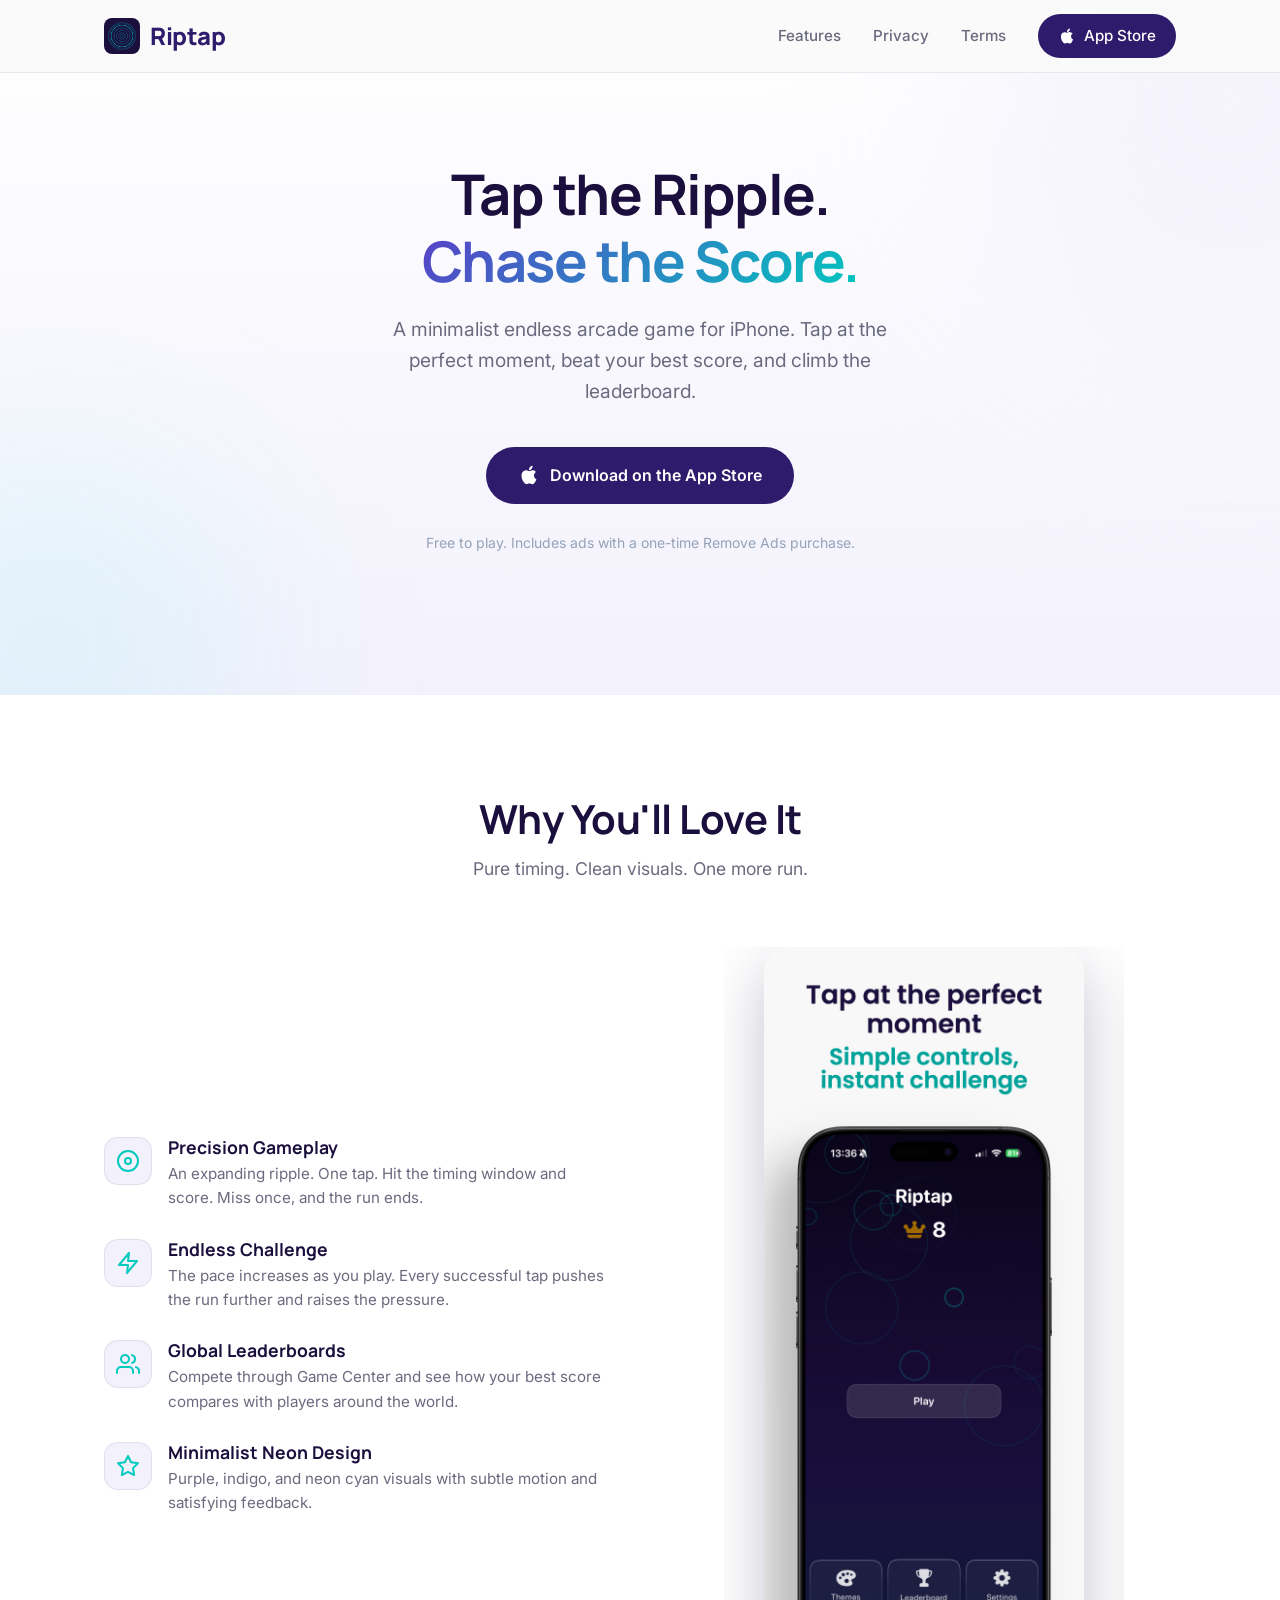
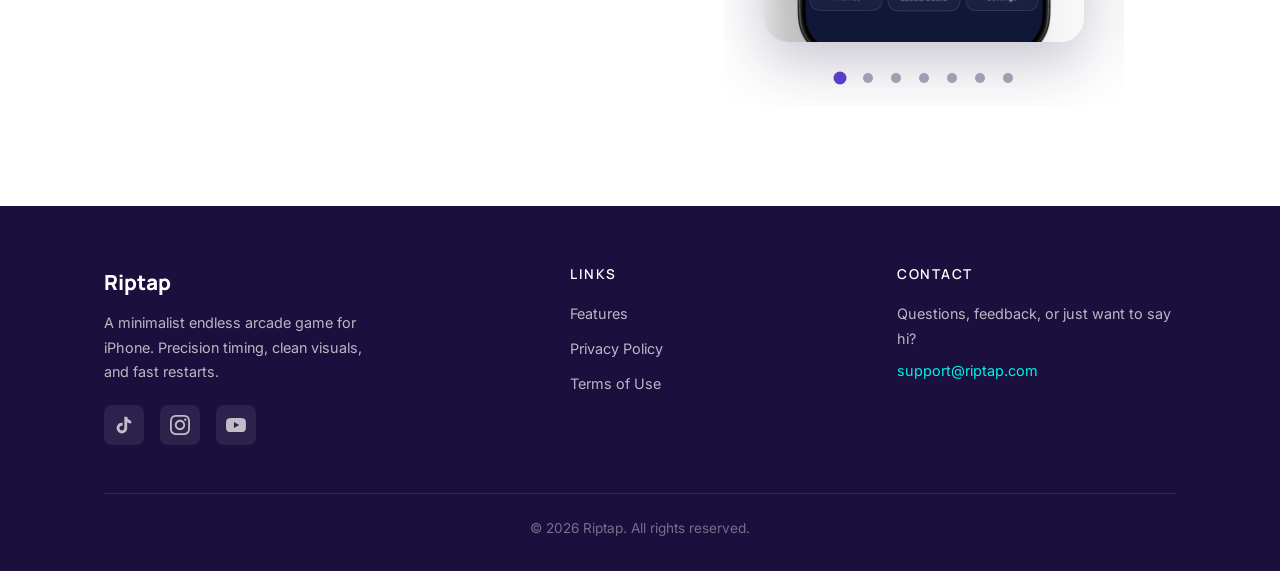
==== commit 7cfa4ca0: "Add game screenshots and improve carousel design Replace placeholder text with 7 actual game screens" ====
--- a/index.html
+++ b/index.html
@@ -117,16 +117,25 @@
           <div class="carousel">
             <div class="carousel-track">
               <div class="carousel-slide">
-                <div class="screenshot-placeholder">Tap at the perfect moment</div>
-              </div>
-              <div class="carousel-slide">
-                <div class="screenshot-placeholder">Endless arcade pressure</div>
-              </div>
-              <div class="carousel-slide">
-                <div class="screenshot-placeholder">Beat your best score</div>
-              </div>
-              <div class="carousel-slide">
-                <div class="screenshot-placeholder">Compete on the leaderboard</div>
+                <img src="images/screenshot-1.png" alt="Riptap gameplay screenshot 1" class="screenshot-img">
+              </div>
+              <div class="carousel-slide">
+                <img src="images/screenshot-2.png" alt="Riptap gameplay screenshot 2" class="screenshot-img">
+              </div>
+              <div class="carousel-slide">
+                <img src="images/screenshot-3.png" alt="Riptap gameplay screenshot 3" class="screenshot-img">
+              </div>
+              <div class="carousel-slide">
+                <img src="images/screenshot-4.png" alt="Riptap gameplay screenshot 4" class="screenshot-img">
+              </div>
+              <div class="carousel-slide">
+                <img src="images/screenshot-5.png" alt="Riptap gameplay screenshot 5" class="screenshot-img">
+              </div>
+              <div class="carousel-slide">
+                <img src="images/screenshot-6.png" alt="Riptap gameplay screenshot 6" class="screenshot-img">
+              </div>
+              <div class="carousel-slide">
+                <img src="images/screenshot-7.png" alt="Riptap gameplay screenshot 7" class="screenshot-img">
               </div>
             </div>
             <div class="carousel-dots">
@@ -134,6 +143,9 @@
               <button class="carousel-dot" aria-label="Go to slide 2"></button>
               <button class="carousel-dot" aria-label="Go to slide 3"></button>
               <button class="carousel-dot" aria-label="Go to slide 4"></button>
+              <button class="carousel-dot" aria-label="Go to slide 5"></button>
+              <button class="carousel-dot" aria-label="Go to slide 6"></button>
+              <button class="carousel-dot" aria-label="Go to slide 7"></button>
             </div>
           </div>
         </div>
--- a/css/style.css
+++ b/css/style.css
@@ -359,6 +359,7 @@
 .showcase-screenshot {
   display: flex;
   justify-content: center;
+  align-items: center;
 }
 
 .screenshot-placeholder {
@@ -389,10 +390,20 @@
   border-radius: 32px 32px 0 0;
 }
 
+.screenshot-img {
+  width: 100%;
+  max-width: 320px;
+  height: auto;
+  border-radius: 24px;
+  box-shadow: 0 20px 60px rgba(26, 15, 61, 0.25);
+  display: block;
+}
+
 /* Carousel within showcase */
 .carousel {
   position: relative;
-  width: 320px;
+  width: 100%;
+  max-width: 400px;
   overflow: hidden;
 }
 
@@ -405,29 +416,44 @@
   flex: 0 0 100%;
   display: flex;
   justify-content: center;
+  align-items: center;
 }
 
 .carousel-dots {
   display: flex;
   justify-content: center;
-  gap: 8px;
-  margin-top: 20px;
+  gap: 12px;
+  margin-top: 28px;
+  margin-bottom: 20px;
 }
 
 .carousel-dot {
-  width: 8px;
-  height: 8px;
+  width: 10px;
+  height: 10px;
+  border-radius: 50%;
+  background: transparent;
+  border: none;
+  cursor: pointer;
+  padding: 8px;
+  position: relative;
+}
+
+.carousel-dot::before {
+  content: '';
+  position: absolute;
+  top: 50%;
+  left: 50%;
+  transform: translate(-50%, -50%);
+  width: 10px;
+  height: 10px;
   border-radius: 50%;
   background: var(--text-muted);
-  border: none;
-  cursor: pointer;
   transition: background var(--transition), transform var(--transition);
-  padding: 0;
-}
-
-.carousel-dot.active {
+}
+
+.carousel-dot.active::before {
   background: var(--purple);
-  transform: scale(1.3);
+  transform: translate(-50%, -50%) scale(1.3);
 }
 
 /* --- Footer --- */
@@ -688,8 +714,18 @@
     height: 480px;
   }
 
+  .screenshot-img {
+    max-width: 280px;
+  }
+
   .carousel {
-    width: 280px;
+    max-width: 300px;
+  }
+
+  .carousel-dots {
+    gap: 10px;
+    margin-top: 24px;
+    margin-bottom: 18px;
   }
 
   .legal-page h1 {
@@ -715,7 +751,28 @@
     height: 400px;
   }
 
+  .screenshot-img {
+    max-width: 240px;
+  }
+
   .carousel {
-    width: 240px;
-  }
-}
+    max-width: 260px;
+  }
+
+  .carousel-dots {
+    gap: 8px;
+    margin-top: 20px;
+    margin-bottom: 16px;
+  }
+
+  .carousel-dot {
+    padding: 6px;
+    width: 8px;
+    height: 8px;
+  }
+
+  .carousel-dot::before {
+    width: 8px;
+    height: 8px;
+  }
+}
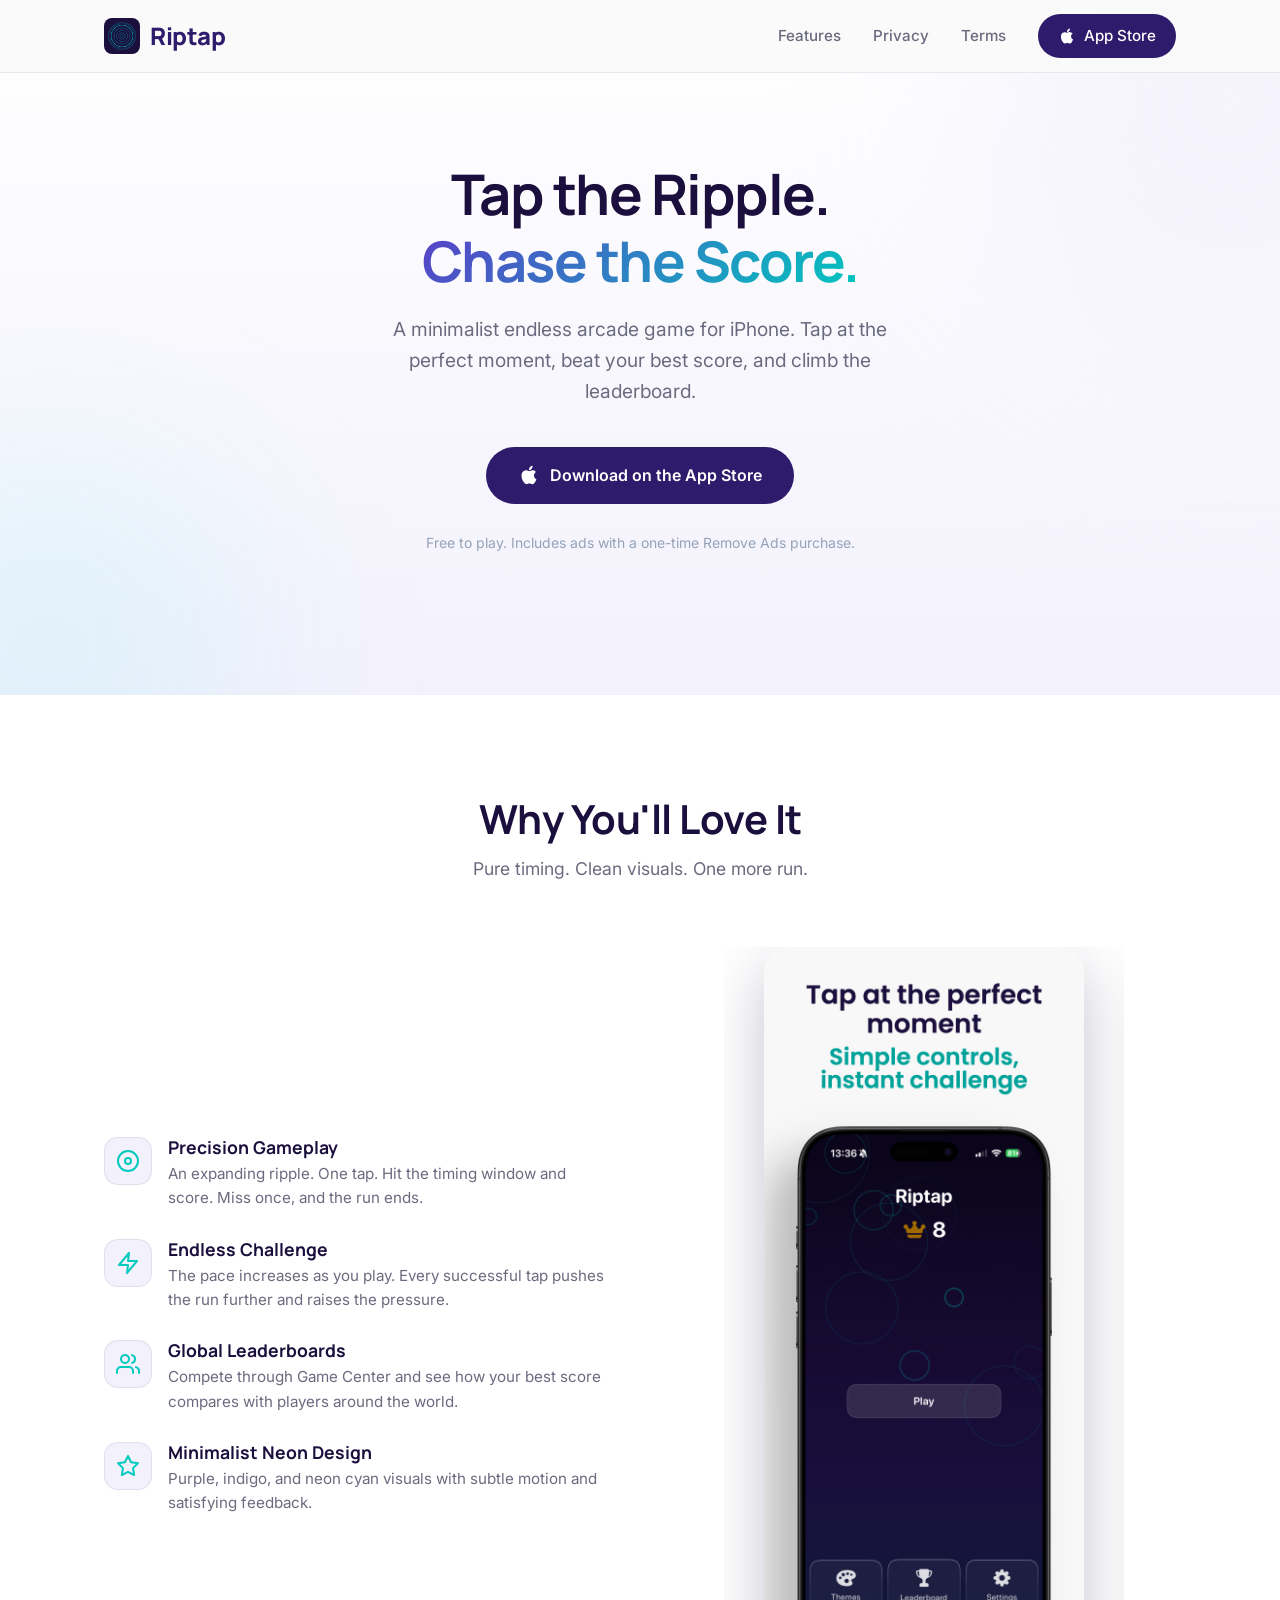
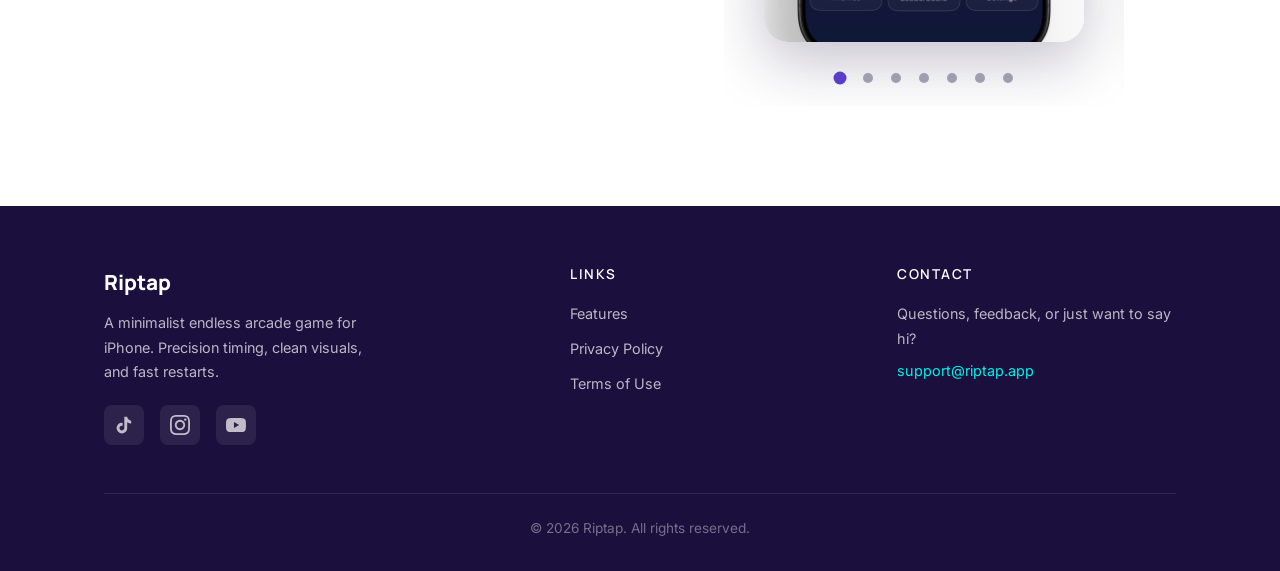
==== commit 2459219e: "Migrate website from riptap.com to riptap.app" ====
--- a/index.html
+++ b/index.html
@@ -187,7 +187,7 @@
         <div class="footer-col">
           <h4>Contact</h4>
           <p>Questions, feedback, or just want to say hi?</p>
-          <a href="mailto:support@riptap.com" class="footer-email">support@riptap.com</a>
+          <a href="mailto:support@riptap.app" class="footer-email">support@riptap.app</a>
         </div>
       </div>
       <div class="footer-bottom">
